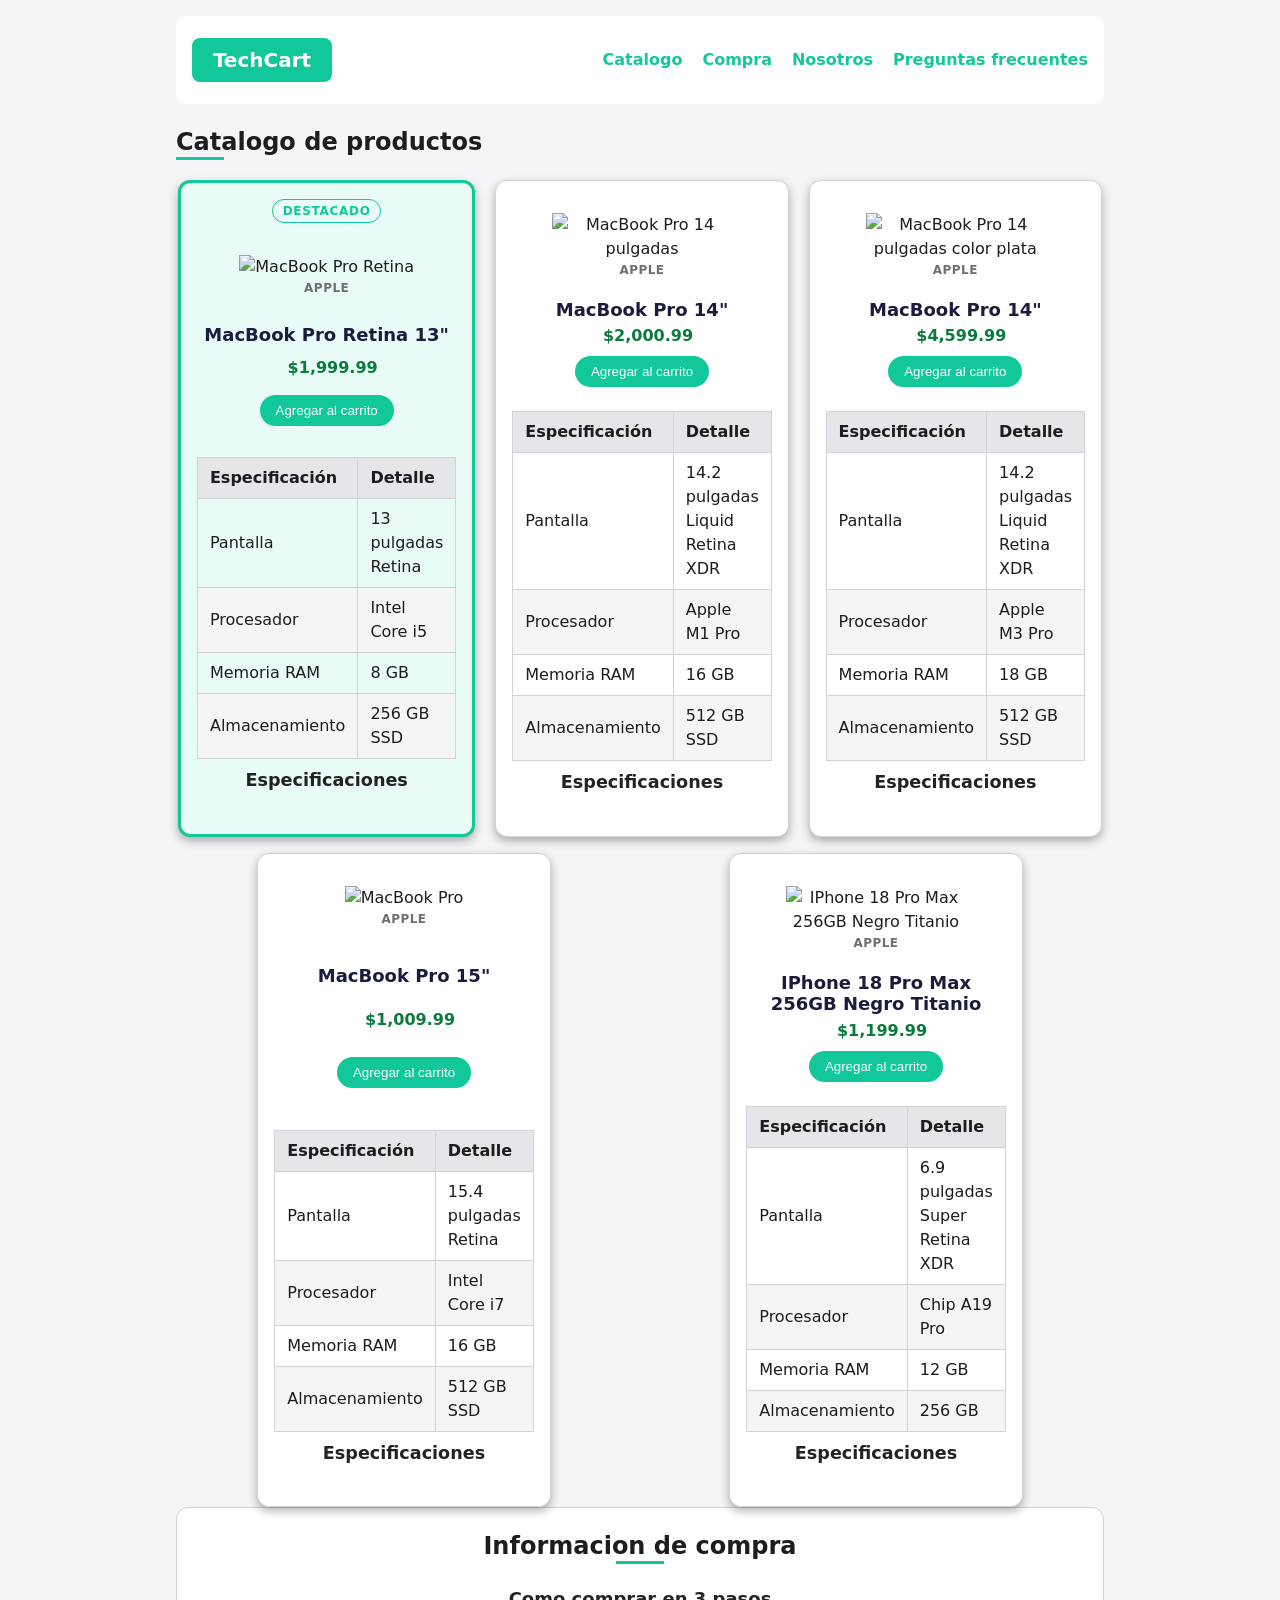
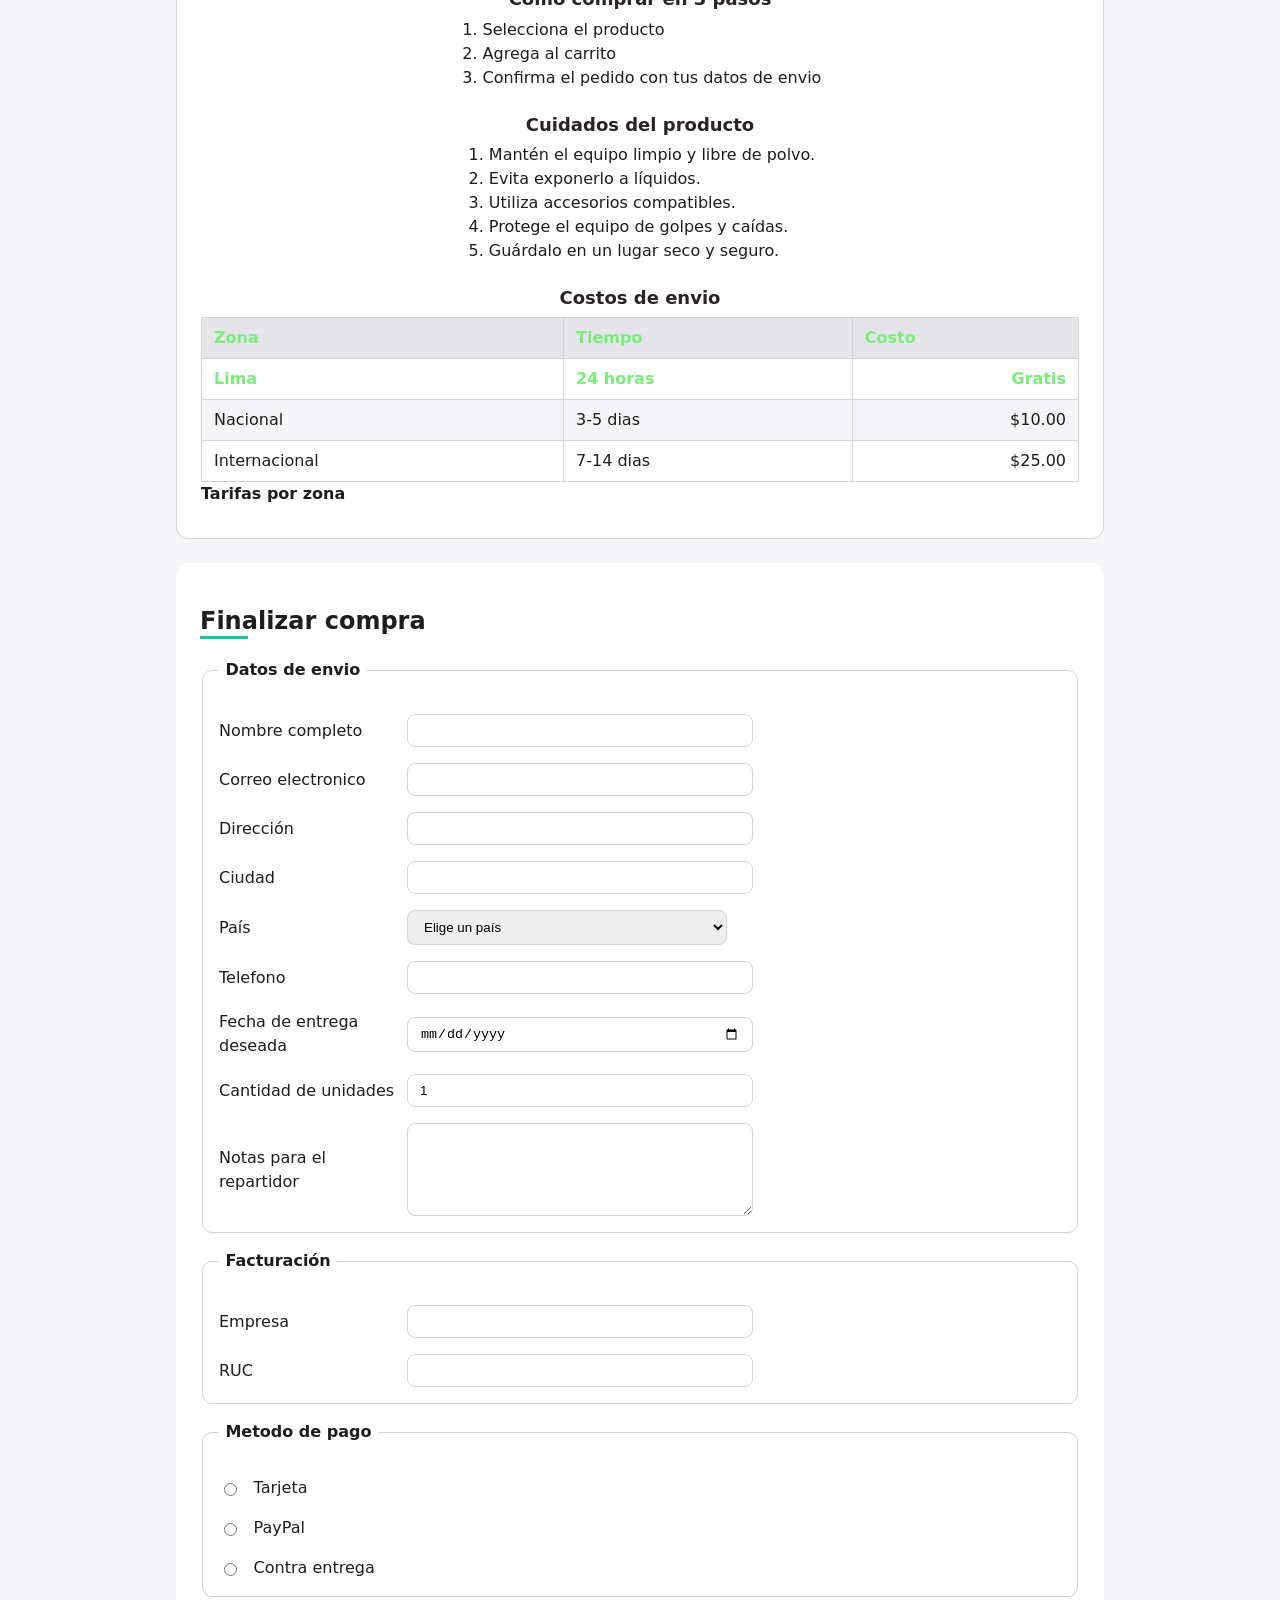
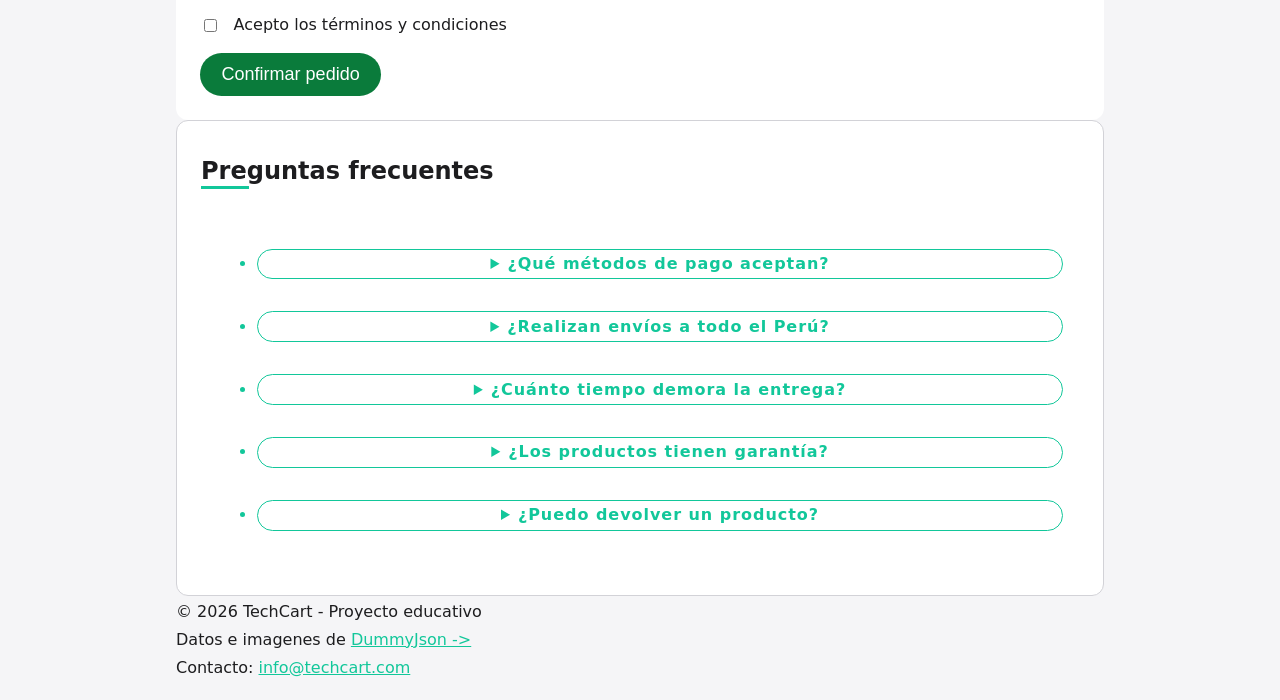
==== techcart/index.html @ 2c6f7121 "tareas clase 1 y 2" ====
<!DOCTYPE html>
<html lang="en">
<head>
    <meta charset="UTF-8" />
    <meta name="viewport" content="width=device-width, initial-scale=1.0" />
    <title>TechCart - Tienda electrónica</title>
    <link rel="stylesheet" href="css/styles.css" />
</head>
<body>
    <header>
        <h1>TechCart</h1>
        <nav aria-label="Principal">
            <ul>
                <li>
                    <a href="#catalogo">
                        Catalogo
                    </a>
                </li>
                <li>
                    <a href="#compra">
                        Compra
                    </a>
                </li>
                <!-- I1 - Crear nosotros.html y enlazarla desde el <nav> de ambas paginas -->
                <li>
                    <a href="nosotros.html">
                        Nosotros
                    </a>
                </li>
                <!-- D2 - Sección de preguntas frecuentes con <summary> y <details> -->
                <li>
                    <a href="#faq">
                        Preguntas frecuentes
                    </a>
                </li>
            </ul>
        </nav>
    </header>
    <main>
        <section id="catalogo">
            <h2>Catalogo de productos</h2>
            <!-- I2 - <table> de especificaciones en cada producto -->
            <div class="productos">
                <article class="destacado">
                    <figure>
                        <img src="https://www.appleperu.pe/wp-content/uploads/macbook-pro-retina.jpg"
                            alt="MacBook Pro Retina"
                            width="200"/>
                        <figcaption>Apple</figcaption>
                    </figure>

                    <h3 class="titulo">MacBook Pro Retina 13"</h3>
                    <p><strong>$1,999.99</strong></p>
                    <button type="button">Agregar al carrito</button>

                    <table class="especificaciones">
                        <caption>Especificaciones</caption>
                        <thead>
                            <tr>
                                <th>Especificación</th>
                                <th>Detalle</th>
                            </tr>
                        </thead>
                        <tbody>
                            <tr>
                                <td>Pantalla</td>
                                <td>13 pulgadas Retina</td>
                            </tr>
                            <tr>
                                <td>Procesador</td>
                                <td>Intel Core i5</td>
                            </tr>
                            <tr>
                                <td>Memoria RAM</td>
                                <td>8 GB</td>
                            </tr>
                            <tr>
                                <td>Almacenamiento</td>
                                <td>256 GB SSD</td>
                            </tr>
                        </tbody>
                    </table>
                </article>

                <article>
                    <figure>
                        <img src="https://encrypted-tbn1.gstatic.com/shopping?q=tbn:ANd9GcS1eCKck5yyiDW08v0Uuzc-LssM4iJC3ttkPCbGSW-JpuJpH_OtZoalXeRYyit1DX0tDM9PaF0aedQP_PSy8K1kUc2Un-b1pr0I8YTPaokJFTWsc5nwQYzluZwKWMaS0CKHa9SD7XUSLw&usqp=CAc"
                            alt="MacBook Pro 14 pulgadas"
                            width="200"/>
                        <figcaption>Apple</figcaption>
                    </figure>

                    <h3 class="titulo">MacBook Pro 14"</h3>
                    <p><strong>$2,000.99</strong></p>
                    <button type="button">Agregar al carrito</button>

                    <table class="especificaciones">
                        <caption>Especificaciones</caption>
                        <thead>
                            <tr>
                                <th>Especificación</th>
                                <th>Detalle</th>
                            </tr>
                        </thead>
                        <tbody>
                            <tr>
                                <td>Pantalla</td>
                                <td>14.2 pulgadas Liquid Retina XDR</td>
                            </tr>
                            <tr>
                                <td>Procesador</td>
                                <td>Apple M1 Pro</td>
                            </tr>
                            <tr>
                                <td>Memoria RAM</td>
                                <td>16 GB</td>
                            </tr>
                            <tr>
                                <td>Almacenamiento</td>
                                <td>512 GB SSD</td>
                            </tr>
                        </tbody>
                    </table>
                </article>

                <article>
                    <figure>
                        <img src="https://cdsassets.apple.com/live/SZLF0YNV/images/sp/111902_mbp14-silver2.png"
                            alt="MacBook Pro 14 pulgadas color plata"
                            width="200"/>
                        <figcaption>Apple</figcaption>
                    </figure>

                    <h3 class="titulo">MacBook Pro 14"</h3>
                    <p><strong>$4,599.99</strong></p>
                    <button type="button">Agregar al carrito</button>

                    <table class="especificaciones">
                        <caption>Especificaciones</caption>
                        <thead>
                            <tr>
                                <th>Especificación</th>
                                <th>Detalle</th>
                            </tr>
                        </thead>
                        <tbody>
                            <tr>
                                <td>Pantalla</td>
                                <td>14.2 pulgadas Liquid Retina XDR</td>
                            </tr>
                            <tr>
                                <td>Procesador</td>
                                <td>Apple M3 Pro</td>
                            </tr>
                            <tr>
                                <td>Memoria RAM</td>
                                <td>18 GB</td>
                            </tr>
                            <tr>
                                <td>Almacenamiento</td>
                                <td>512 GB SSD</td>
                            </tr>
                        </tbody>
                    </table>
                </article>

                <article>
                    <figure>
                        <img src="https://www.appleperu.pe/wp-content/uploads/1990-1.jpg"
                            alt="MacBook Pro"
                            width="200"/>
                        <figcaption>Apple</figcaption>
                    </figure>

                    <h3 class="titulo">MacBook Pro 15"</h3>
                    <p><strong>$1,009.99</strong></p>
                    <button type="button">Agregar al carrito</button>

                    <table class="especificaciones">
                        <caption>Especificaciones</caption>
                        <thead>
                            <tr>
                                <th>Especificación</th>
                                <th>Detalle</th>
                            </tr>
                        </thead>
                        <tbody>
                            <tr>
                                <td>Pantalla</td>
                                <td>15.4 pulgadas Retina</td>
                            </tr>
                            <tr>
                                <td>Procesador</td>
                                <td>Intel Core i7</td>
                            </tr>
                            <tr>
                                <td>Memoria RAM</td>
                                <td>16 GB</td>
                            </tr>
                            <tr>
                                <td>Almacenamiento</td>
                                <td>512 GB SSD</td>
                            </tr>
                        </tbody>
                    </table>
                </article>
                <!-- F - Agregar quinto producto con su <figure> y alt -->
                <article>
                    <figure>
                        <img src="https://mac-center.com.pe/cdn/shop/files/IMG-21467994_m_jpeg_1_43a5f595-c136-4697-b7fd-fc91656c4546.jpg?v=1788983326&width=823" alt="IPhone 18 Pro Max 256GB Negro Titanio" width="200"/>
                        <figcaption>Apple</figcaption>
                    </figure>
                    <h3 class="titulo">IPhone 18 Pro Max 256GB Negro Titanio</h3>
                    <p><strong>$1,199.99</strong></p>
                    <button type="button">Agregar al carrito</button>
                    <table class="especificaciones">
                        <caption>Especificaciones</caption>
                        <thead>
                            <tr>
                                <th>Especificación</th>
                                <th>Detalle</th>
                            </tr>
                        </thead>
                        <tbody>
                            <tr>
                                <td>Pantalla</td>
                                <td>6.9 pulgadas Super Retina XDR</td>
                            </tr>
                            <tr>
                                <td>Procesador</td>
                                <td>Chip A19 Pro</td>
                            </tr>
                            <tr>
                                <td>Memoria RAM</td>
                                <td>12 GB</td>
                            </tr>
                            <tr>
                                <td>Almacenamiento</td>
                                <td>256 GB</td>
                            </tr>
                        </tbody>
                    </table>
                </article>
            </div>
        </section>
            <aside>
                <h2>Informacion de compra</h2>
                <h3>Como comprar en 3 pasos</h3>
                <ol>
                    <li>Selecciona el producto</li>
                    <li>Agrega al carrito</li>
                    <li>Confirma el pedido con tus datos de envio</li>
                </ol>
                <!-- I2 - Segunda <ol> en el <aside>-->
                <h3>Cuidados del producto</h3>
                <ol>
                    <li>Mantén el equipo limpio y libre de polvo.</li>
                    <li>Evita exponerlo a líquidos.</li>
                    <li>Utiliza accesorios compatibles.</li>
                    <li>Protege el equipo de golpes y caídas.</li>
                    <li>Guárdalo en un lugar seco y seguro.</li>
                </ol>

                <h3>Costos de envio</h3>
                <table>
                    <caption>Tarifas por zona</caption>
                    <thead>
                        <tr>
                            <th>Zona</th>
                            <th>Tiempo</th>
                            <th>Costo</th>
                        </tr>
                    </thead>
                    <tbody>
                        <tr>
                            <td>Lima</td>
                            <td>24 horas</td>
                            <td>Gratis</td>
                        </tr>
                        <tr>
                            <td>Nacional</td>
                            <td>3-5 dias</td>
                            <td>$10.00</td>
                        </tr>
                        <tr>
                            <td>Internacional</td>
                            <td>7-14 dias</td>
                            <td>$25.00</td>
                        </tr>
                </table>
            </aside>
            <section id="compra">
                <h2>Finalizar compra</h2>
                <form>
                    <fieldset>
                        <legend>Datos de envio</legend>
                        <p>
                            <label for="nombre">Nombre completo</label><br/>
                            <input type="" id="nombre" name="nombre" required minlength="3" autocomplete="name">
                        </p>
                        <p>
                            <label for="email">Correo electronico</label><br/>
                            <input type="" id="email" name="email" required autocomplete="email">
                        </p>
                        <p>
                            <label for="direccion">Dirección</label><br/>
                            <input type="" id="direccion" name="direccion" required autocomplete="direccion">
                        </p>
                        <p>
                            <label for="ciudad">Ciudad</label><br/>
                            <input type="" id="ciudad" name="ciudad" list="cuidades" required autocomplete="ciudad">

                            <datalist id="ciudades">
                                <option value="Lima"></option>
                                <option value="Bogota"></option>
                                <option value="Ciudad de Mexico"></option>
                                <option value="Buenos Aires"></option>
                                <option value="Madrid"></option>
                            </datalist>
                        </p>
                        <!-- D1 - <optgroup> de países disponibles para envio -->
                        <p>
                            <label for="pais">País</label>
                            <select name="pais" id="pais" required>
                            <option value="pe">Elige un país</option>
                                <optgroup label="Paises disponibles">
                                    <option value="pe">Perú</option>
                                    <option value="co">Colombia</option>
                                    <option value="mx">Mexico</option>
                                    <option value="ar">Argentina</option>
                                    <option value="es">España</option>
                                </optgroup>
                            </select>
                        </p>
                        <p>
                            <label for="telefono">Telefono</label><br/>
                            <input type="tel" pattern="[0-9]{7,}" title="Solo números, al menos 7 digitos" autocomplete="tel">
                        </p>
                        <p>
                            <label for="fecha">Fecha de entrega deseada</label><br/>
                            <input type="date" id="fecha" name="fecha">
                        </p>
                        <p>
                            <label for="cantidad">Cantidad de unidades</label><br/>
                            <input type="number" id="cantidad" name="cantidad" min="1" max="10" step="1" value="1" required>
                        </p>
                        <p>
                            <label for="notas">Notas para el repartidor</label><br/>
                            <textarea type="notas" id="notas" name="cantidad" rows="5" maxlength="200"></textarea>
                        </p>
                    </fieldset>
                    <!-- D1 - fieldset de facturación con Empresa y RUC -->
                    <fieldset>
                        <legend>Facturación</legend>
                        <p>
                            <label for="empresa">Empresa</label><br/>
                            <input type="" id="empresa" name="empresa" minlength="3" autocomplete="empresa">
                        </p>
                        <p>
                            <label for="ruc">RUC</label><br/>
                            <input type="tel" pattern="[0-9]{11}" title="Solo números, al menos 11 digitos" autocomplete="ruc">
                        </p>
                    </fieldset>
                    <fieldset>
                        <legend>Metodo de pago</legend>
                        <p>
                            <input type="radio" id="pago-tarjeta" name="pago" value="tarjeta" required>
                            <label for="pago-tarjeta">Tarjeta</label>
                        </p>
                        <p>
                            <input type="radio" id="pago-paypal" name="pago" value="paypal" required>
                            <label for="pago-paypal">PayPal</label>
                        </p>
                        <p>
                            <input type="radio" id="pago-contra" name="pago" value="contraentrega" required>
                            <label for="pago-contra">Contra entrega</label>
                        </p>
                    </fieldset>
                    <p>
                        <input type="checkbox" id="terminos" name="terminos" required>
                        <label for="terminos">Acepto los términos y condiciones</label>
                    </p>
                    <button type="submit">Confirmar pedido</button>
                </form>
            </section>
            <!-- D2 - Sección de preguntas frecuentes con <summary> y <details> -->
            <section id="faq">
                <h2>Preguntas frecuentes</h2>
                <ul>
                    <li>                
                        <details>
                            <summary>¿Qué métodos de pago aceptan?</summary>
                            <p>Aceptamos tarjetas de crédito, tarjetas de débito y transferencias bancarias.</p>
                        </details>
                    </li>
                    <li>                
                        <details>
                            <summary>¿Realizan envíos a todo el Perú?</summary>
                            <p>Sí, realizamos envíos a diferentes ciudades del Perú. El tiempo de entrega depende de la ubicación.</p>
                        </details>
                    </li>
                    <li>                
                        <details>
                            <summary>¿Cuánto tiempo demora la entrega?</summary>
                            <p>Los pedidos en Lima pueden entregarse en aproximadamente 24 horas. Los envíos nacionales pueden demorar entre 3 y 5 días.</p>
                        </details>
                    </li>
                    <li>                
                        <details>
                            <summary>¿Los productos tienen garantía?</summary>
                            <p>Sí, nuestros productos cuentan con garantía según las condiciones establecidas por el fabricante.</p>
                        </details>
                    </li>
                    <li>                
                        <details>
                            <summary>¿Puedo devolver un producto?</summary>
                            <p>Sí, puedes solicitar la devolución siempre que se cumplan las condiciones establecidas en nuestra política de devoluciones.</p> </details>
                        </details>
                    </li>
                </ol>
            </section>
        </main>
        <footer>
            <p>&copy; 2026 TechCart - Proyecto educativo</p>
        <p> Datos e imagenes de <a href="https://dummyjson.com" target="_blank" rel="noopener noreferrer">DummyJson</a></p>
        <address>Contacto: <a href="mailto:info@techcart.com">info@techcart.com</a></address>
        </footer>
</body>
</html>
---- techcart/css/styles.css ----
/* TIPO */

/*- F - Se cambió el color de acento #0066cc a #12c79a*/

header {
    background-color: #fff;
    display: flex;
    padding: 1rem;
    border-radius: 12px;
    margin-bottom: 1.5rem;
    justify-content: space-between;
    gap: 16px;
    align-items: center;
}

header h1 {
    display: flex;
    justify-content: center;
    align-items: center;
    width: 140px;
    height: 44px;
    background-color: #12c79a;
    color: #fff;
    border-radius: 8px;
    font-size: 20px;
    margin: 0;
}

aside {
    display: flex;
    flex-direction: column;
    align-items: center;
    gap: 8px;
    background-color: #fff;
    border: 1px solid #d2d2d7;
    border-radius: 12px;
    padding: 1.5rem;
    margin-bottom: 1.5rem;
}

aside h2,
aside h3,
aside ol {
    margin: 0;
}

aside h3 {
    margin-top: 16px;
}

aside h2::after {
    margin-left: auto;
    margin-right: auto;
}

aside ol {
    padding-left: 1.5rem;
}

aside table {
    width: 100%;
    border-collapse: collapse;
}

aside table caption {
    font-weight: 600;
    text-align: left;
    margin-bottom: 0.5rem;
    caption-side: bottom;
}

/*- I1 - Tabla más legible */

aside td:last-child {
    text-align: right;
}

aside tr:first-child {
    font-weight: 700;
    color: rgb(121, 236, 121);
}

article caption {
    margin-top: 0.5rem;
    font-weight: 700;
    font-size: 1.1rem;
    caption-side: bottom;
    color: #232323;
}

/* ------------------------------------------------------------ */

th,
td {
    border: 1px solid #d2d2d7;
    padding: 0.5rem 0.75rem;
    text-align: left;
}

th {
    background-color: #e5e5ea;
}

body {
    font-family: system-ui, -apple-system, "Segoe UI", Roboto, sans-serif;
    line-height: 1.5;
    color: #1d1d1f;
    background-color: #f5f5f7;
    box-sizing: border-box;
    max-width: 960px;
    margin: 0 auto;
    padding: 1rem;
}

h1 {
    color: #12c79a;
    font-size: 2rem;
}

h2 {
    font-size: 1.5rem;
}

h2::after {
    content: "";
    display: block;
    width: 3rem;
    height: 3px;
    background-color: #12c79a;
}

h3 {
    font-size: 1.125rem;
}

h1,
h2,
h3 {
    line-height: 1.2;
}

figcaption {
    font-size: 0.75rem;
    font-weight: 600;
    color: rgb(110, 110, 115);
    text-transform: uppercase;
    letter-spacing: 0.04em;
}

/*- D1 - Tarjetas con vida */

article {
    flex: 0 0 200px;
    display: flex;
    flex-direction: column;
    text-align: center;
    background-color: #fff;
    border: 1px solid #d2d2d7;
    border-radius: 12px;
    padding: 1rem;
    justify-content: space-between;

    box-shadow: 0 4px 10px rgba(0, 0, 0, 0.3);
    transition: transform 0.5s cubic-bezier(0.075, 0.82, 0.165, 1);
}

article:hover:not(.destacado) {
    transform: translateY(-4px);
    box-shadow: 0 4px 10px rgba(0, 0, 0, 0.5);
}

/* ------------------------------------------------------------ */

article img {
    max-width: 100%;
    height: auto;
}

article button {
    margin-top: 0.5rem;
    align-self: center;
}

article h3 {
    margin: 0.25rem 0;
}

/*- D2 - Tres reglas sobre el mismo h3 */
    h3 {
        color: rgb(41, 35, 35);
    }

    .titulo {
        color: blue;
    }

    #catalogo h3 {
        color: green;
    }

    #catalogo .titulo {
        color: rgb(27, 27, 61);
    }
/* ------------------------------------------------------------ */

article p {
    margin: 0 0 0 0.75rem;
}

a {
    color: #12c79a;
}

strong {
    color: hsl(146 85% 26%);
}

button {
    background-color: #12c79a;
    color: #fff;
    cursor: pointer;
    border: 0;
    border-radius: 999px;
    padding: 0.6em 1.2em;
}

/* CLASE */
.destacado {
    background-color: #e8fbf6;
    border: 3px solid #12c79a;
}
.especificaciones {
    width: 100%;
    height: 1%;
    border-collapse: collapse;
    margin: 1.5em auto;
}
/* ID */
#compra {
    background-color: #fff;
    border-radius: 12px;
    padding: 1.5rem;
}

#compra p {
    display: flex;
    flex-direction: row;
    gap: 8px;
    align-items: center;
}

#compra br {
    display: none;
}

fieldset {
    border: 1px solid #d2d2d7;
    border-radius: 10px;
    padding: 1rem;
    margin-bottom: 1rem;
}

fieldset p:last-child {
    margin-bottom: 0;
}

legend {
    font-weight: 600;
    padding: 0 0.4rem;
}

#compra input,
#compra select,
#compra textarea {
    flex: 0 1 320px;
    min-width: 0;
    padding: 0.5rem 0.75rem;
    border: 1px solid #d2d2d7;
    border-radius: 8px;
}

/*- I2 - <label>s en bloque (los radio y checkbox siguen en línea),
<textarea> con resize en vertical */

#compra fieldset label {
    flex: 0 0 180px;
    display: block;
}

#compra textarea {
    resize: vertical;
}

/* ------------------------------------------------------------ */

#compra input[type="radio"],
#compra input[type="checkbox"] {
    flex: 0 0 auto;
}

#compra input[type="radio"] + label,
#compra input[type="checkbox"] + label {
    flex: 0 0 auto;
    margin-left: 0.35rem;
}

#compra input:user-invalid,
#compra select:user-invalid,
#compra textarea:user-invalid {
    border-color: #c0392b;
}

/* DESCENDIENTE E HIJO DIRECTO */
nav > ul {
    list-style: none;
    padding: 0;
    display: flex;
    gap: 20px;
}

nav a {
    text-decoration: none;
    font-weight: 600;
}

/* ATRIBUTO */

button[type="submit"] {
    background-color: hsl(146 85% 26%);
    font-size: 1.125rem;
}

/* PSEUDOCLASES */
nav a:hover {
    text-decoration: underline;
}

button:hover {
    filter: brightness(1.1);
}

tbody tr:nth-child(even) {
    background-color: #f5f5f7;
}

tbody tr:hover {
    background-color: rgba(18, 199, 154, 0.08);
}

a:focus-visible,
button:focus-visible,
select:focus-visible,
input:focus-visible,
textarea:focus-visible {
    outline: 3px solid #12c79a;
    outline-offset: 2px;
}

::placeholder {
    color: #8e8e93;
    font-style: italic;
}

.destacado::before {
    content: "Destacado";
    align-self: center;
    color: #12c79a;
    font-size: 0.75rem;
    font-weight: 700;
    text-transform: uppercase;
    letter-spacing: 0.06em;
    border: 1px solid #12c79a;
    border-radius: 999px;
    padding: 0.15rem 0.6rem;
    margin-bottom: 0.5rem;
}

a[target="_blank"]::after {
    content: " ->";
}

footer p,
footer address {
    margin: 0.25rem 0;
}

footer address {
    font-style: normal;
}

.productos {
    display: flex;
    flex-wrap: wrap;
    gap: 16px;
    justify-content: space-around;
}

#faq {
    flex: 0 0 200px;
    display: flex;
    flex-direction: column;
    background-color: #fff;
    border: 1px solid #d2d2d7;
    border-radius: 12px;
    padding: 1rem;
    text-align: left;
}

#faq h2 {
    margin-left: 0.5rem;
}

#faq ul {
    color: #12c79a;
}

#faq li {
    margin: 1.5rem;
}

#faq summary {
    text-align: center;
    color: #12c79a;
    font-size: 1rem;
    font-weight: 700;
    letter-spacing: 0.06em;
    border: 1px solid #12c79a;
    border-radius: 999px;
    padding: 0.15rem 0.6rem;
    margin-bottom: 0.5rem;
}

#faq p::before {
    content: "> ";
    font-size: 1.1rem;
    color: #6c6cd5;
}

#faq p {
    color: rgba(0, 0, 0, 0.75);
    font-weight: 500;
}
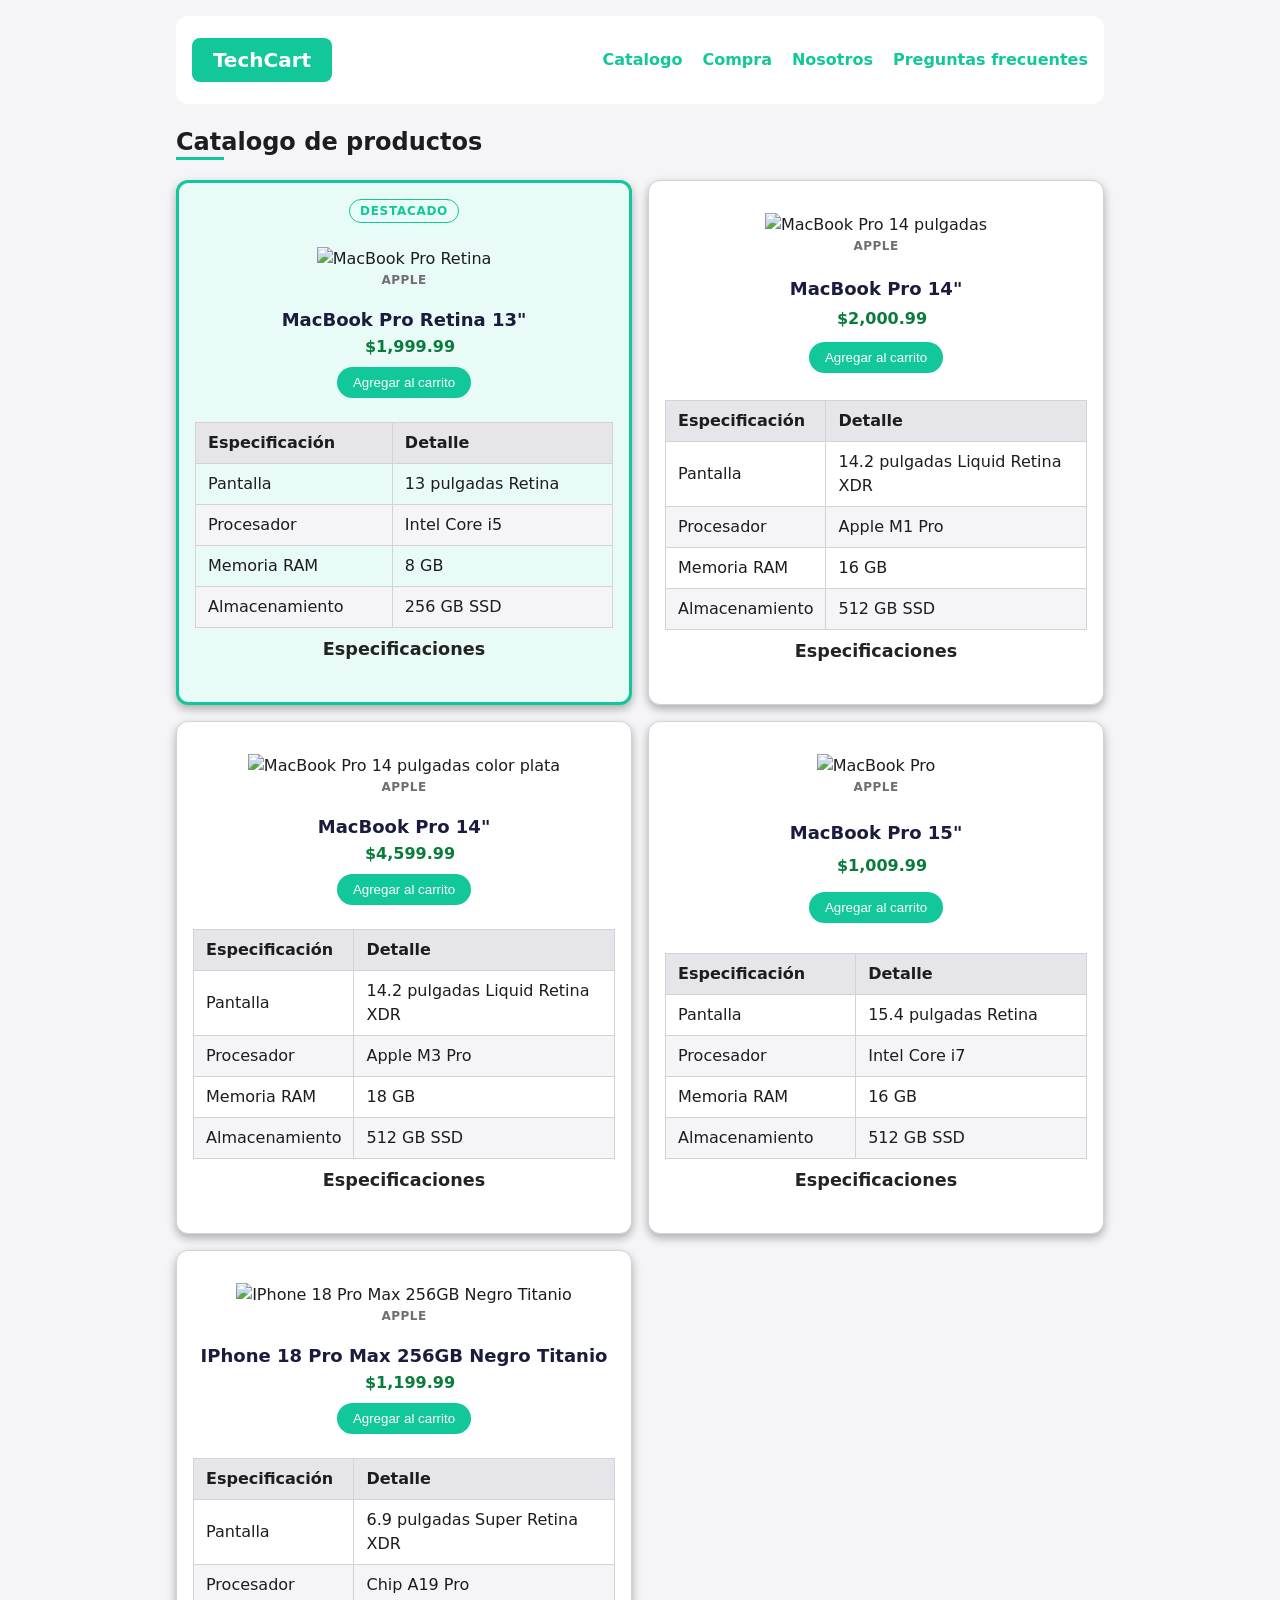
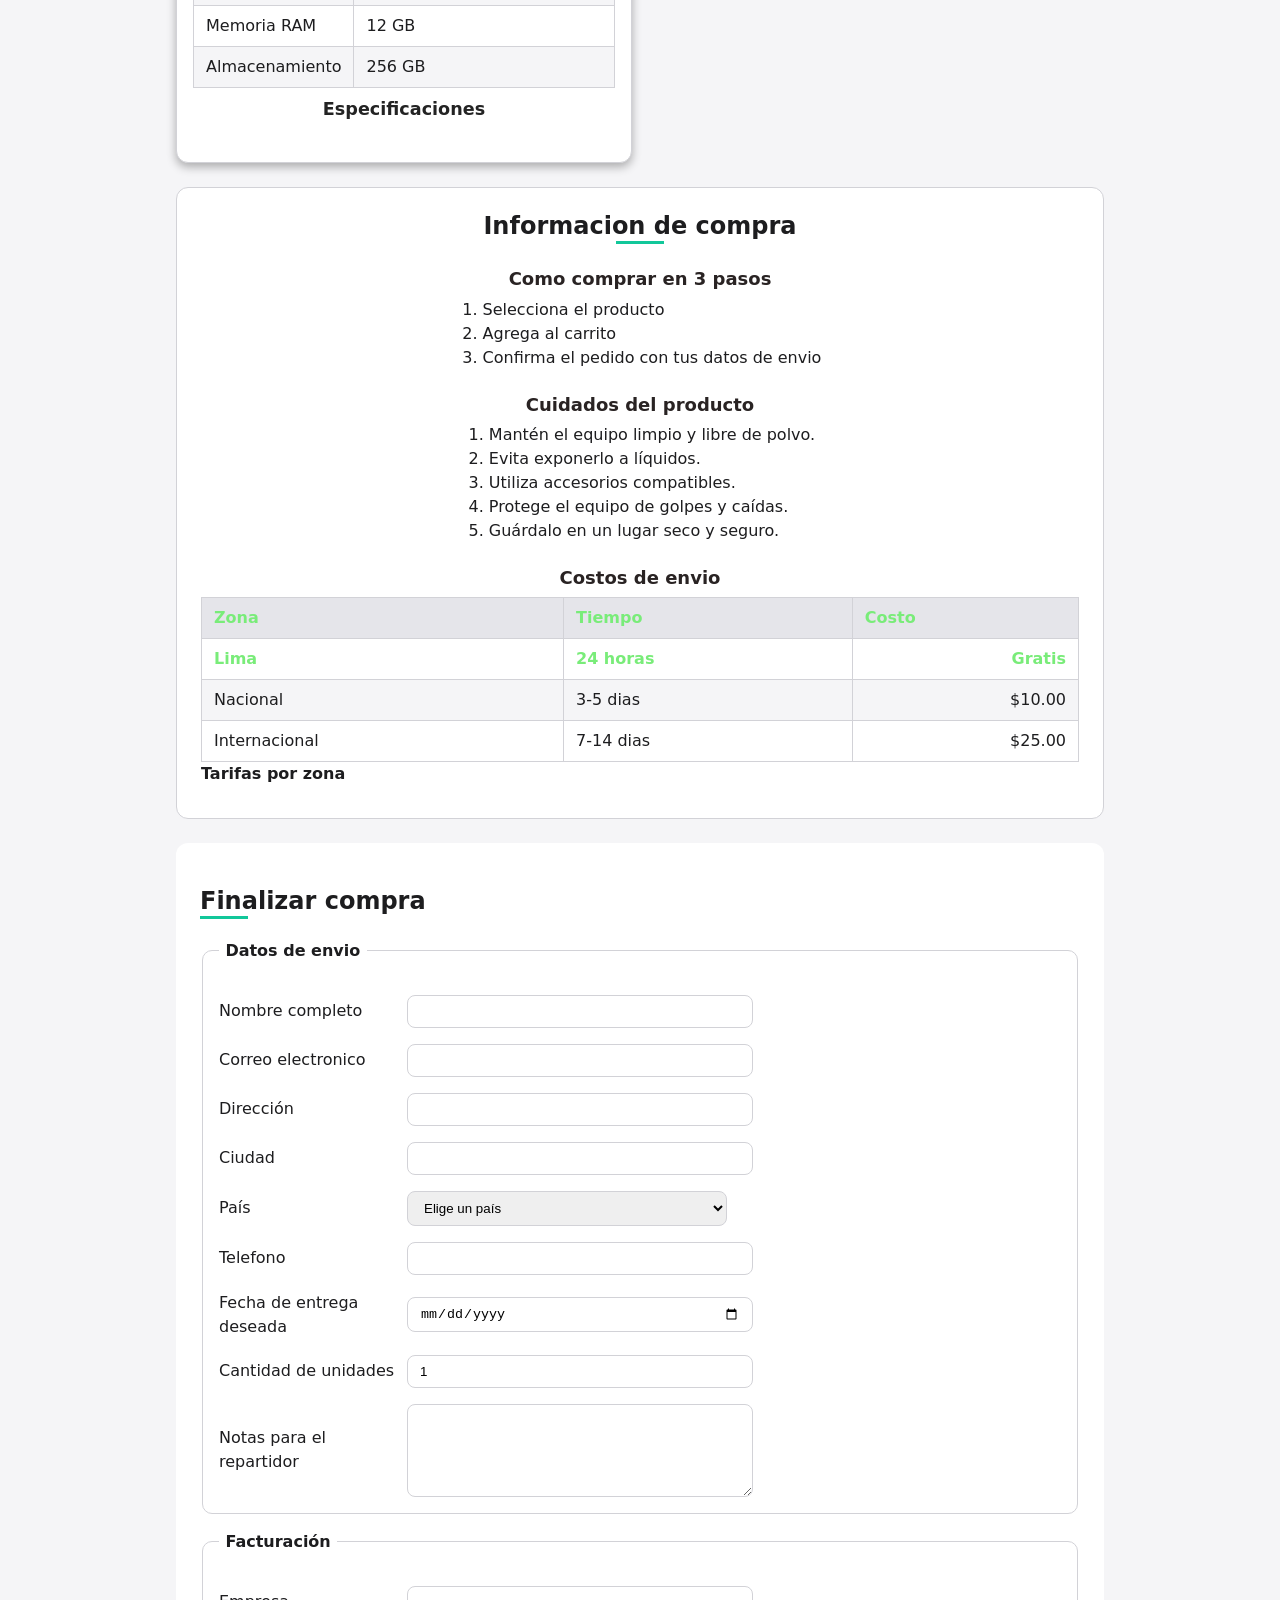
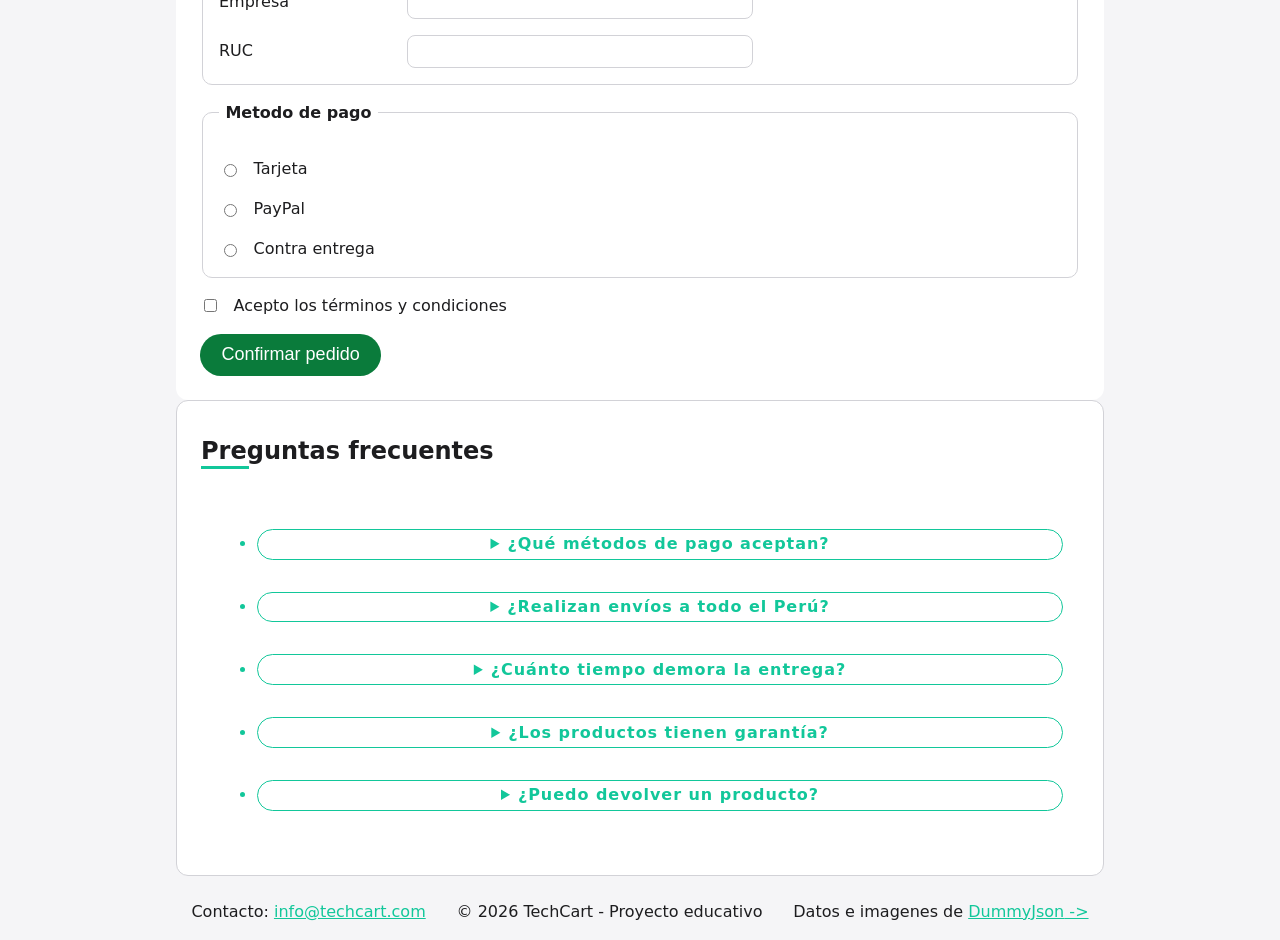
==== commit 6984d6e2: "migracion de proyecto" ====
--- a/techcart/index.html
+++ b/techcart/index.html
@@ -422,8 +422,8 @@
         </main>
         <footer>
             <p>&copy; 2026 TechCart - Proyecto educativo</p>
-        <p> Datos e imagenes de <a href="https://dummyjson.com" target="_blank" rel="noopener noreferrer">DummyJson</a></p>
-        <address>Contacto: <a href="mailto:info@techcart.com">info@techcart.com</a></address>
+            <p> Datos e imagenes de <a href="https://dummyjson.com" target="_blank" rel="noopener noreferrer">DummyJson</a></p>
+            <address>Contacto: <a href="mailto:info@techcart.com">info@techcart.com</a></address>
         </footer>
 </body>
 </html>
--- a/techcart/css/styles.css
+++ b/techcart/css/styles.css
@@ -35,7 +35,7 @@
     border: 1px solid #d2d2d7;
     border-radius: 12px;
     padding: 1.5rem;
-    margin-bottom: 1.5rem;
+    margin: 1.5rem auto;
 }
 
 aside h2,
@@ -378,21 +378,26 @@
 a[target="_blank"]::after {
     content: " ->";
 }
-
+footer{
+    margin-top: 1.5rem;
+    display: flex;
+    justify-content: space-around;
+}
 footer p,
 footer address {
-    margin: 0.25rem 0;
+    margin: 0;
 }
 
 footer address {
+    order: -1;
     font-style: normal;
 }
 
 .productos {
-    display: flex;
-    flex-wrap: wrap;
+    display: grid;
+    grid-template-columns: repeat(auto-fill, 
+        minmax(300px,1fr));
     gap: 16px;
-    justify-content: space-around;
 }
 
 #faq {
